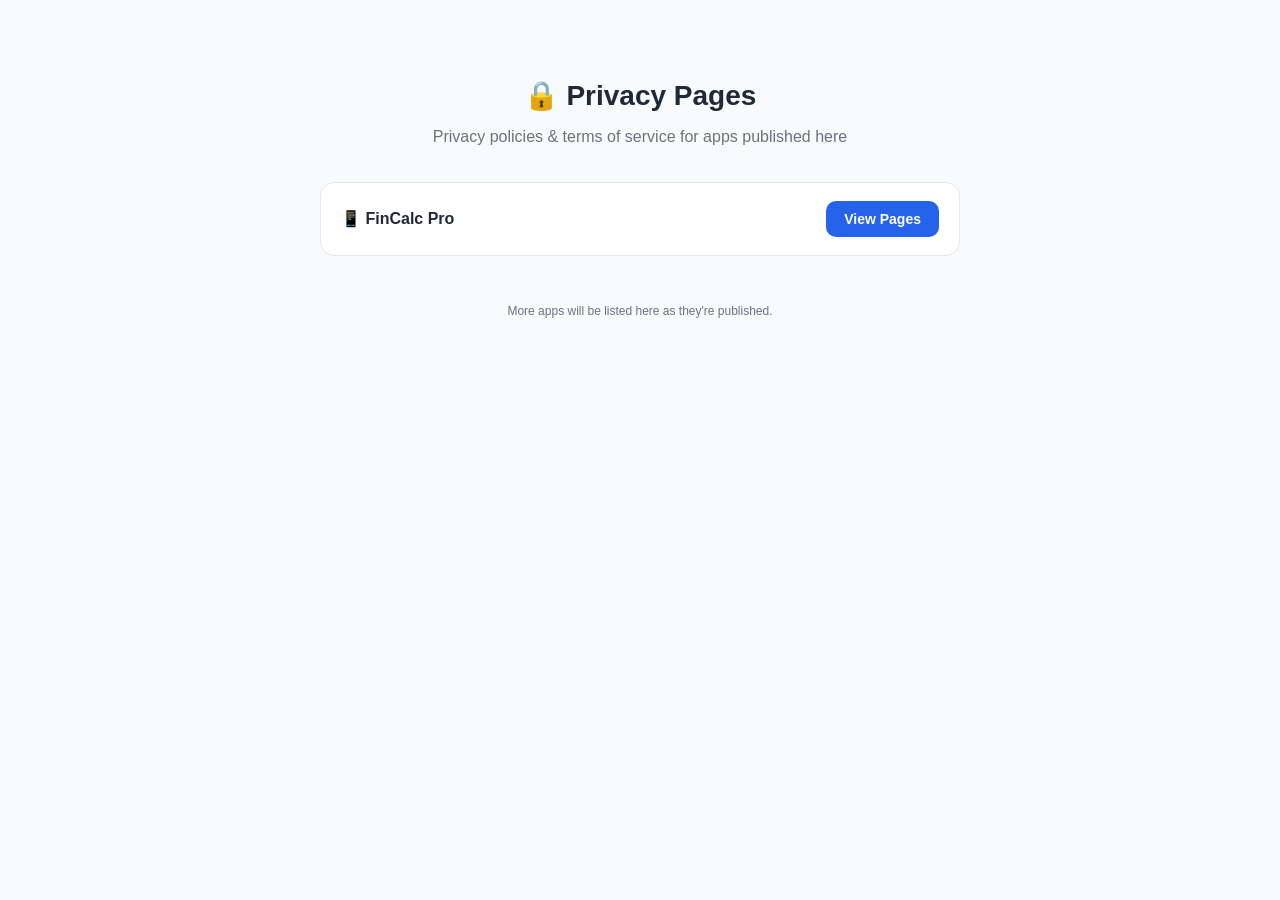
==== index.html @ a3c2ceda "Initial privacy-pages site: FinCalc Pro privacy policy & terms" ====
<!DOCTYPE html>
<html lang="en">
<head>
<meta charset="UTF-8">
<meta name="viewport" content="width=device-width, initial-scale=1.0">
<title>Privacy Pages</title>
<style>
  :root { color-scheme: light dark; }
  body { font-family: -apple-system, Segoe UI, Roboto, Arial, sans-serif; max-width: 640px; margin: 0 auto; padding: 60px 20px; text-align: center; color: #1F2937; background: #F8FAFC; }
  @media (prefers-color-scheme: dark) { body { color: #F1F5F9; background: #0F172A; } .card { background: #1E293B !important; border-color: #334155 !important; } a.btn { background: #3B82F6 !important; } }
  h1 { font-size: 28px; margin-bottom: 4px; }
  .tagline { color: #6B7280; margin-bottom: 36px; }
  .card { background: #FFFFFF; border: 1px solid #E5E7EB; border-radius: 14px; padding: 18px 20px; margin-bottom: 12px; text-align: left; display: flex; align-items: center; justify-content: space-between; }
  a.btn { display: inline-block; background: #2563EB; color: #fff; text-decoration: none; padding: 10px 18px; border-radius: 10px; font-weight: 600; font-size: 14px; }
  a.btn:hover { opacity: 0.9; }
  .appname { font-weight: 700; }
  footer { margin-top: 48px; font-size: 12px; color: #6B7280; }
</style>
</head>
<body>
  <h1>🔒 Privacy Pages</h1>
  <p class="tagline">Privacy policies &amp; terms of service for apps published here</p>

  <div class="card">
    <span class="appname">📱 FinCalc Pro</span>
    <a class="btn" href="./fincalcpro/">View Pages</a>
  </div>

  <footer>More apps will be listed here as they're published.</footer>
</body>
</html>
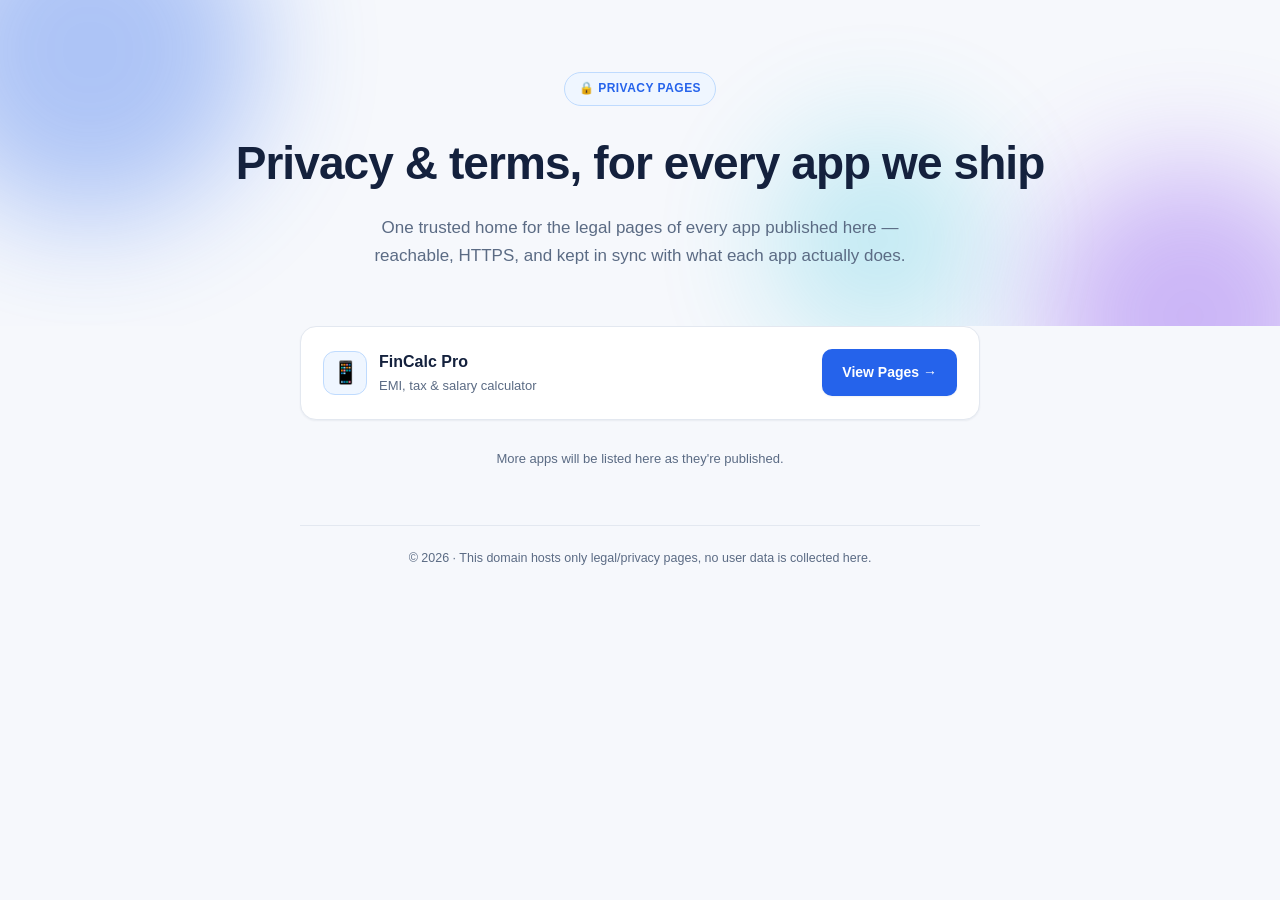
==== commit 42019492: "Redesign: shared design system, scroll animations, reading progress bar, jump-to-section nav on lega" ====
--- a/index.html
+++ b/index.html
@@ -4,28 +4,44 @@
 <meta charset="UTF-8">
 <meta name="viewport" content="width=device-width, initial-scale=1.0">
 <title>Privacy Pages</title>
-<style>
-  :root { color-scheme: light dark; }
-  body { font-family: -apple-system, Segoe UI, Roboto, Arial, sans-serif; max-width: 640px; margin: 0 auto; padding: 60px 20px; text-align: center; color: #1F2937; background: #F8FAFC; }
-  @media (prefers-color-scheme: dark) { body { color: #F1F5F9; background: #0F172A; } .card { background: #1E293B !important; border-color: #334155 !important; } a.btn { background: #3B82F6 !important; } }
-  h1 { font-size: 28px; margin-bottom: 4px; }
-  .tagline { color: #6B7280; margin-bottom: 36px; }
-  .card { background: #FFFFFF; border: 1px solid #E5E7EB; border-radius: 14px; padding: 18px 20px; margin-bottom: 12px; text-align: left; display: flex; align-items: center; justify-content: space-between; }
-  a.btn { display: inline-block; background: #2563EB; color: #fff; text-decoration: none; padding: 10px 18px; border-radius: 10px; font-weight: 600; font-size: 14px; }
-  a.btn:hover { opacity: 0.9; }
-  .appname { font-weight: 700; }
-  footer { margin-top: 48px; font-size: 12px; color: #6B7280; }
-</style>
+<meta name="description" content="Privacy policies and terms of service for apps published here.">
+<link rel="icon" href="data:image/svg+xml,<svg xmlns=%22http://www.w3.org/2000/svg%22 viewBox=%220 0 100 100%22><text y=%22.9em%22 font-size=%2290%22>🔒</text></svg>">
+<link rel="stylesheet" href="./assets/site.css">
 </head>
 <body>
-  <h1>🔒 Privacy Pages</h1>
-  <p class="tagline">Privacy policies &amp; terms of service for apps published here</p>
+  <div class="progress-bar"></div>
 
-  <div class="card">
-    <span class="appname">📱 FinCalc Pro</span>
-    <a class="btn" href="./fincalcpro/">View Pages</a>
-  </div>
+  <header class="hero">
+    <div class="hero-orbs"><span class="orb orb-a"></span><span class="orb orb-b"></span><span class="orb orb-c"></span></div>
+    <span class="badge">🔒 Privacy Pages</span>
+    <h1>Privacy &amp; terms, for every app we ship</h1>
+    <p class="lede">One trusted home for the legal pages of every app published here — reachable, HTTPS, and kept in sync with what each app actually does.</p>
+  </header>
 
-  <footer>More apps will be listed here as they're published.</footer>
+  <main class="wrap wrap-narrow">
+    <div class="grid reveal">
+      <div class="card hoverable app-card">
+        <div class="app-id">
+          <span class="app-icon">📱</span>
+          <div>
+            <div class="app-name">FinCalc Pro</div>
+            <div class="app-sub">EMI, tax &amp; salary calculator</div>
+          </div>
+        </div>
+        <a class="btn" href="./fincalcpro/">View Pages →</a>
+      </div>
+    </div>
+
+    <p class="reveal" style="color:var(--text-dim); font-size:13px; margin-top:28px; text-align:center;">
+      More apps will be listed here as they're published.
+    </p>
+
+    <footer class="site-footer" style="justify-content:center;">
+      <span>© 2026 · This domain hosts only legal/privacy pages, no user data is collected here.</span>
+    </footer>
+  </main>
+
+  <button class="to-top" aria-label="Back to top">↑</button>
+  <script src="./assets/site.js"></script>
 </body>
 </html>
--- a/assets/site.css
+++ b/assets/site.css
@@ -0,0 +1,343 @@
+/* Privacy Pages — shared design system */
+
+:root {
+  color-scheme: light dark;
+  --bg: #F6F8FC;
+  --bg-soft: #EEF2F8;
+  --surface: #FFFFFF;
+  --text: #14213D;
+  --text-dim: #5B6B84;
+  --border: #E3E8F0;
+  --primary: #2563EB;
+  --primary-dark: #1E3A5F;
+  --primary-soft: #EFF6FF;
+  --primary-soft-border: #BFDBFE;
+  --danger-soft: #FEF2F2;
+  --danger-soft-border: #FECACA;
+  --danger-text: #7F1D1D;
+  --danger-accent: #DC2626;
+  --shadow-sm: 0 1px 2px rgba(20, 33, 61, 0.06);
+  --shadow-md: 0 12px 32px -12px rgba(20, 33, 61, 0.18);
+  --shadow-lg: 0 24px 60px -20px rgba(20, 33, 61, 0.28);
+  --radius-sm: 10px;
+  --radius-md: 16px;
+  --radius-lg: 22px;
+  --ease: cubic-bezier(0.16, 1, 0.3, 1);
+}
+
+@media (prefers-color-scheme: dark) {
+  :root {
+    --bg: #0A0F1C;
+    --bg-soft: #0E1526;
+    --surface: #121A2E;
+    --text: #E7ECF7;
+    --text-dim: #94A3B8;
+    --border: #23304A;
+    --primary: #6EA8FF;
+    --primary-dark: #9DC2FF;
+    --primary-soft: #152238;
+    --primary-soft-border: #24365A;
+    --danger-soft: #2A1416;
+    --danger-soft-border: #4C2026;
+    --danger-text: #FCA5A5;
+    --danger-accent: #F87171;
+    --shadow-sm: 0 1px 2px rgba(0, 0, 0, 0.4);
+    --shadow-md: 0 12px 32px -12px rgba(0, 0, 0, 0.55);
+    --shadow-lg: 0 24px 60px -20px rgba(0, 0, 0, 0.65);
+  }
+}
+
+* { box-sizing: border-box; }
+
+html { scroll-behavior: smooth; }
+
+body {
+  margin: 0;
+  font-family: -apple-system, BlinkMacSystemFont, "Segoe UI", Roboto, Helvetica, Arial, sans-serif;
+  color: var(--text);
+  background: var(--bg);
+  line-height: 1.65;
+  -webkit-font-smoothing: antialiased;
+}
+
+a { color: var(--primary); text-decoration: none; }
+a:hover { text-decoration: underline; }
+
+/* ---------- Reading progress bar ---------- */
+.progress-bar {
+  position: fixed;
+  top: 0; left: 0;
+  height: 3px;
+  width: 0%;
+  background: linear-gradient(90deg, var(--primary), #7C3AED);
+  z-index: 60;
+  transition: width 0.1s linear;
+}
+
+/* ---------- Reveal-on-scroll ---------- */
+.reveal {
+  opacity: 0;
+  transform: translateY(18px);
+  transition: opacity 0.6s var(--ease), transform 0.6s var(--ease);
+}
+.reveal.is-visible { opacity: 1; transform: translateY(0); }
+
+@media (prefers-reduced-motion: reduce) {
+  html { scroll-behavior: auto; }
+  .reveal { opacity: 1; transform: none; transition: none; }
+  * { animation: none !important; }
+}
+
+/* ---------- Hero (landing pages) ---------- */
+.hero {
+  position: relative;
+  overflow: hidden;
+  padding: 72px 20px 56px;
+  text-align: center;
+  isolation: isolate;
+}
+.hero-orbs { position: absolute; inset: 0; z-index: -1; overflow: hidden; }
+.orb {
+  position: absolute;
+  border-radius: 50%;
+  filter: blur(60px);
+  opacity: 0.35;
+  animation: float 16s ease-in-out infinite;
+}
+@media (prefers-reduced-motion: reduce) { .orb { animation: none; } }
+.orb-a { width: 340px; height: 340px; background: #2563EB; top: -120px; left: -80px; }
+.orb-b { width: 300px; height: 300px; background: #7C3AED; bottom: -140px; right: -60px; animation-delay: -6s; }
+.orb-c { width: 220px; height: 220px; background: #06B6D4; top: 40%; left: 60%; animation-delay: -11s; opacity: 0.22; }
+@keyframes float {
+  0%, 100% { transform: translate(0, 0) scale(1); }
+  33% { transform: translate(20px, -24px) scale(1.06); }
+  66% { transform: translate(-16px, 18px) scale(0.96); }
+}
+
+.badge {
+  display: inline-flex;
+  align-items: center;
+  gap: 6px;
+  font-size: 12px;
+  font-weight: 700;
+  letter-spacing: 0.04em;
+  text-transform: uppercase;
+  color: var(--primary);
+  background: var(--primary-soft);
+  border: 1px solid var(--primary-soft-border);
+  padding: 6px 14px;
+  border-radius: 999px;
+  margin-bottom: 20px;
+  animation: fadeInUp 0.7s var(--ease) both;
+}
+
+.hero h1 {
+  font-size: clamp(30px, 5vw, 46px);
+  font-weight: 800;
+  letter-spacing: -0.02em;
+  margin: 0 0 12px;
+  animation: fadeInUp 0.7s var(--ease) both;
+  animation-delay: 0.06s;
+}
+.hero .lede {
+  color: var(--text-dim);
+  font-size: 17px;
+  max-width: 560px;
+  margin: 0 auto;
+  animation: fadeInUp 0.7s var(--ease) both;
+  animation-delay: 0.12s;
+}
+
+@keyframes fadeInUp {
+  from { opacity: 0; transform: translateY(16px); }
+  to { opacity: 1; transform: translateY(0); }
+}
+@media (prefers-reduced-motion: reduce) {
+  .badge, .hero h1, .hero .lede { animation: none; }
+}
+
+/* ---------- Page shell ---------- */
+.wrap { max-width: 900px; margin: 0 auto; padding: 0 20px 80px; }
+.wrap-narrow { max-width: 720px; }
+
+/* ---------- Cards / grid ---------- */
+.grid { display: grid; gap: 16px; }
+.card {
+  background: var(--surface);
+  border: 1px solid var(--border);
+  border-radius: var(--radius-md);
+  padding: 22px;
+  box-shadow: var(--shadow-sm);
+  transition: transform 0.35s var(--ease), box-shadow 0.35s var(--ease), border-color 0.35s var(--ease);
+}
+.card.hoverable:hover {
+  transform: translateY(-4px);
+  box-shadow: var(--shadow-md);
+  border-color: var(--primary-soft-border);
+}
+
+.app-card {
+  display: flex;
+  align-items: center;
+  justify-content: space-between;
+  gap: 16px;
+  flex-wrap: wrap;
+}
+.app-card .app-id { display: flex; align-items: center; gap: 12px; }
+.app-icon {
+  width: 44px; height: 44px;
+  border-radius: 12px;
+  display: flex; align-items: center; justify-content: center;
+  font-size: 22px;
+  background: var(--primary-soft);
+  border: 1px solid var(--primary-soft-border);
+}
+.app-name { font-weight: 700; font-size: 16px; }
+.app-sub { font-size: 13px; color: var(--text-dim); }
+
+/* ---------- Buttons ---------- */
+.btn {
+  display: inline-flex;
+  align-items: center;
+  justify-content: center;
+  gap: 8px;
+  background: var(--primary);
+  color: #fff;
+  text-decoration: none;
+  padding: 12px 20px;
+  border-radius: var(--radius-sm);
+  font-weight: 600;
+  font-size: 14px;
+  border: none;
+  cursor: pointer;
+  box-shadow: var(--shadow-sm);
+  transition: transform 0.25s var(--ease), box-shadow 0.25s var(--ease), opacity 0.25s var(--ease);
+}
+.btn:hover { transform: translateY(-2px); box-shadow: var(--shadow-md); text-decoration: none; opacity: 0.96; }
+.btn:active { transform: translateY(0); }
+.btn-block { display: flex; width: 100%; }
+.btn-secondary {
+  background: var(--surface);
+  color: var(--text);
+  border: 1px solid var(--border);
+}
+
+.links-col { display: flex; flex-direction: column; gap: 12px; margin-top: 28px; }
+
+/* ---------- Notice card (privacy short-version / TOS warning) ---------- */
+.notice {
+  background: var(--primary-soft);
+  border: 1px solid var(--primary-soft-border);
+  border-radius: var(--radius-md);
+  padding: 18px 22px;
+  margin: 22px 0 8px;
+}
+.notice.danger {
+  background: var(--danger-soft);
+  border-color: var(--danger-soft-border);
+  color: var(--danger-text);
+}
+.notice.danger strong { color: var(--danger-accent); }
+
+/* ---------- Legal document layout ---------- */
+.doc-header {
+  padding: 48px 0 8px;
+  animation: fadeInUp 0.6s var(--ease) both;
+}
+.doc-header h1 { font-size: 32px; font-weight: 800; letter-spacing: -0.01em; margin: 0 0 6px; }
+.doc-header .updated { color: var(--text-dim); font-size: 13px; }
+@media (prefers-reduced-motion: reduce) { .doc-header { animation: none; } }
+
+.doc-layout { display: grid; grid-template-columns: 220px 1fr; gap: 40px; align-items: start; }
+@media (max-width: 760px) { .doc-layout { grid-template-columns: 1fr; } }
+
+.toc {
+  position: sticky;
+  top: 24px;
+  border-left: 2px solid var(--border);
+  padding-left: 16px;
+}
+.toc-label { font-size: 11px; font-weight: 700; letter-spacing: 0.06em; text-transform: uppercase; color: var(--text-dim); margin-bottom: 10px; }
+.toc a {
+  display: block;
+  font-size: 13.5px;
+  color: var(--text-dim);
+  padding: 5px 0;
+  border-left: 2px solid transparent;
+  margin-left: -18px;
+  padding-left: 16px;
+  transition: color 0.2s, border-color 0.2s;
+}
+.toc a:hover, .toc a.active { color: var(--primary); text-decoration: none; border-left-color: var(--primary); }
+
+@media (max-width: 760px) {
+  .toc {
+    position: static;
+    display: flex;
+    overflow-x: auto;
+    gap: 6px;
+    border-left: none;
+    padding: 0 0 14px;
+    margin-bottom: 8px;
+    border-bottom: 1px solid var(--border);
+  }
+  .toc-label { display: none; }
+  .toc a {
+    flex: none;
+    white-space: nowrap;
+    border: 1px solid var(--border);
+    border-radius: 999px;
+    padding: 6px 14px;
+    margin-left: 0;
+  }
+  .toc a:hover, .toc a.active { background: var(--primary-soft); border-color: var(--primary-soft-border); }
+}
+
+.doc-body section { scroll-margin-top: 20px; }
+.doc-body h2 {
+  font-size: 18px;
+  margin-top: 40px;
+  color: var(--primary-dark);
+  display: flex;
+  align-items: baseline;
+  gap: 8px;
+}
+.doc-body h2 .num { color: var(--primary); font-variant-numeric: tabular-nums; }
+.doc-body ul { padding-left: 22px; }
+.doc-body p { color: var(--text); }
+
+/* ---------- Back to top ---------- */
+.to-top {
+  position: fixed;
+  right: 20px;
+  bottom: 20px;
+  width: 44px; height: 44px;
+  border-radius: 50%;
+  background: var(--surface);
+  border: 1px solid var(--border);
+  color: var(--text);
+  box-shadow: var(--shadow-md);
+  display: flex; align-items: center; justify-content: center;
+  font-size: 18px;
+  cursor: pointer;
+  opacity: 0;
+  pointer-events: none;
+  transform: translateY(8px);
+  transition: opacity 0.3s var(--ease), transform 0.3s var(--ease);
+  z-index: 50;
+}
+.to-top.visible { opacity: 1; pointer-events: auto; transform: translateY(0); }
+.to-top:hover { border-color: var(--primary-soft-border); color: var(--primary); }
+
+/* ---------- Footer ---------- */
+.site-footer {
+  margin-top: 56px;
+  padding-top: 22px;
+  border-top: 1px solid var(--border);
+  font-size: 12.5px;
+  color: var(--text-dim);
+  display: flex;
+  flex-wrap: wrap;
+  gap: 6px 16px;
+  align-items: center;
+}
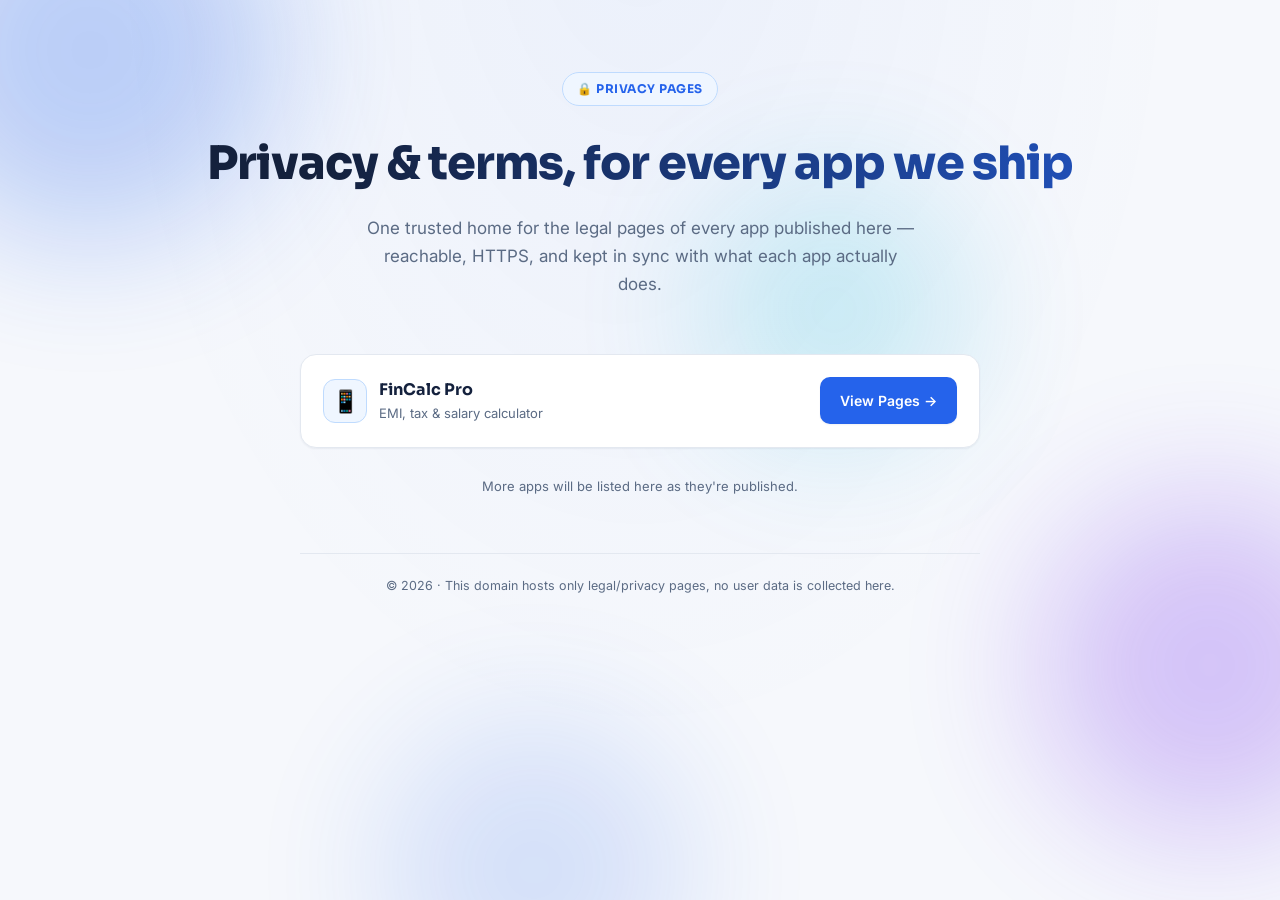
==== commit e6c2a629: "Add Inter/Sora fonts, gradient headings, and a fixed ambient animated background across all pages" ====
--- a/index.html
+++ b/index.html
@@ -6,15 +6,18 @@
 <title>Privacy Pages</title>
 <meta name="description" content="Privacy policies and terms of service for apps published here.">
 <link rel="icon" href="data:image/svg+xml,<svg xmlns=%22http://www.w3.org/2000/svg%22 viewBox=%220 0 100 100%22><text y=%22.9em%22 font-size=%2290%22>🔒</text></svg>">
+<link rel="preconnect" href="https://fonts.googleapis.com">
+<link rel="preconnect" href="https://fonts.gstatic.com" crossorigin>
+<link href="https://fonts.googleapis.com/css2?family=Inter:wght@400;500;600;700;800&family=Sora:wght@600;700;800&display=swap" rel="stylesheet">
 <link rel="stylesheet" href="./assets/site.css">
 </head>
 <body>
+  <div class="page-bg"><span class="orb orb-a"></span><span class="orb orb-b"></span><span class="orb orb-c"></span><span class="orb orb-d"></span></div>
   <div class="progress-bar"></div>
 
   <header class="hero">
-    <div class="hero-orbs"><span class="orb orb-a"></span><span class="orb orb-b"></span><span class="orb orb-c"></span></div>
     <span class="badge">🔒 Privacy Pages</span>
-    <h1>Privacy &amp; terms, for every app we ship</h1>
+    <h1 class="gradient-text">Privacy &amp; terms, for every app we ship</h1>
     <p class="lede">One trusted home for the legal pages of every app published here — reachable, HTTPS, and kept in sync with what each app actually does.</p>
   </header>
 
--- a/assets/site.css
+++ b/assets/site.css
@@ -53,15 +53,52 @@
 
 body {
   margin: 0;
-  font-family: -apple-system, BlinkMacSystemFont, "Segoe UI", Roboto, Helvetica, Arial, sans-serif;
+  font-family: 'Inter', -apple-system, BlinkMacSystemFont, "Segoe UI", Roboto, Helvetica, Arial, sans-serif;
   color: var(--text);
   background: var(--bg);
   line-height: 1.65;
   -webkit-font-smoothing: antialiased;
+  position: relative;
+}
+
+h1, h2, h3, .app-name, .badge, .toc-label {
+  font-family: 'Sora', 'Inter', -apple-system, BlinkMacSystemFont, "Segoe UI", Roboto, sans-serif;
 }
 
 a { color: var(--primary); text-decoration: none; }
 a:hover { text-decoration: underline; }
+
+/* ---------- Fixed page background (persists across scroll, every page) ---------- */
+.page-bg {
+  position: fixed;
+  inset: 0;
+  z-index: -1;
+  overflow: hidden;
+  pointer-events: none;
+}
+.page-bg::after {
+  content: '';
+  position: absolute;
+  inset: 0;
+  background: radial-gradient(ellipse at 50% -10%, rgba(37, 99, 235, 0.05), transparent 60%);
+}
+
+/* ---------- Gradient heading text ---------- */
+.gradient-text {
+  background: linear-gradient(100deg, var(--text) 10%, var(--primary) 45%, #7C3AED 65%, var(--text) 90%);
+  background-size: 250% auto;
+  -webkit-background-clip: text;
+  background-clip: text;
+  color: transparent;
+  animation: gradientShift 8s ease-in-out infinite;
+}
+@keyframes gradientShift {
+  0%, 100% { background-position: 0% center; }
+  50% { background-position: 100% center; }
+}
+@media (prefers-reduced-motion: reduce) {
+  .gradient-text { animation: none; background-position: 30% center; }
+}
 
 /* ---------- Reading progress bar ---------- */
 .progress-bar {
@@ -90,28 +127,27 @@
 
 /* ---------- Hero (landing pages) ---------- */
 .hero {
-  position: relative;
-  overflow: hidden;
   padding: 72px 20px 56px;
   text-align: center;
-  isolation: isolate;
-}
-.hero-orbs { position: absolute; inset: 0; z-index: -1; overflow: hidden; }
+}
+
+/* Ambient orbs, fixed to the viewport so they persist as the page scrolls */
 .orb {
   position: absolute;
   border-radius: 50%;
-  filter: blur(60px);
-  opacity: 0.35;
-  animation: float 16s ease-in-out infinite;
+  filter: blur(70px);
+  opacity: 0.28;
+  animation: float 18s ease-in-out infinite;
 }
 @media (prefers-reduced-motion: reduce) { .orb { animation: none; } }
-.orb-a { width: 340px; height: 340px; background: #2563EB; top: -120px; left: -80px; }
-.orb-b { width: 300px; height: 300px; background: #7C3AED; bottom: -140px; right: -60px; animation-delay: -6s; }
-.orb-c { width: 220px; height: 220px; background: #06B6D4; top: 40%; left: 60%; animation-delay: -11s; opacity: 0.22; }
+.orb-a { width: 380px; height: 380px; background: #2563EB; top: -140px; left: -100px; }
+.orb-b { width: 340px; height: 340px; background: #7C3AED; top: 55vh; right: -100px; animation-delay: -6s; }
+.orb-c { width: 260px; height: 260px; background: #06B6D4; top: 20vh; left: 55vw; animation-delay: -11s; opacity: 0.18; }
+.orb-d { width: 300px; height: 300px; background: #2563EB; bottom: -120px; left: 30vw; animation-delay: -14s; opacity: 0.16; }
 @keyframes float {
   0%, 100% { transform: translate(0, 0) scale(1); }
-  33% { transform: translate(20px, -24px) scale(1.06); }
-  66% { transform: translate(-16px, 18px) scale(0.96); }
+  33% { transform: translate(24px, -28px) scale(1.08); }
+  66% { transform: translate(-18px, 20px) scale(0.94); }
 }
 
 .badge {
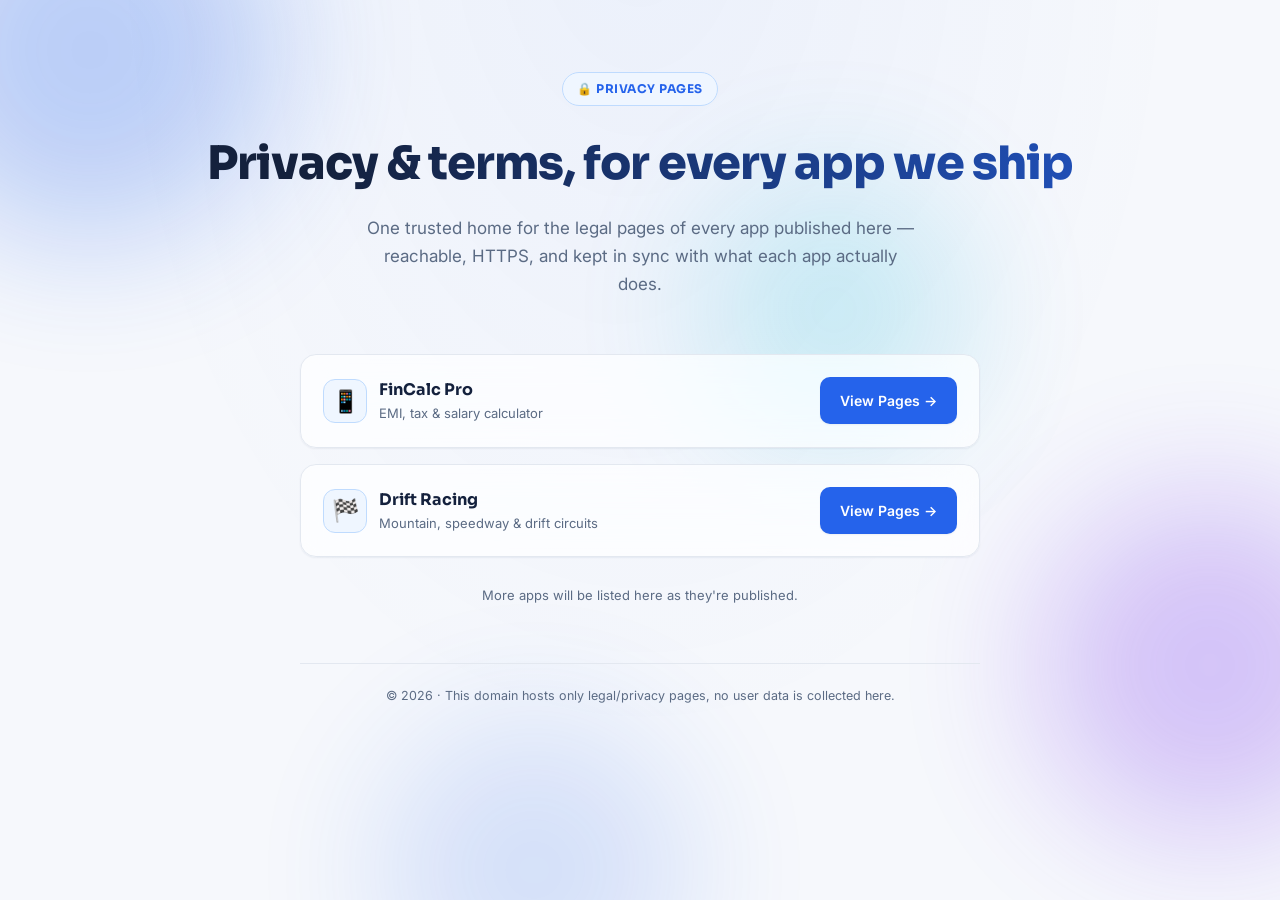
==== commit 22e7e001: "Add Drift Racing privacy pages Drift Racing is an offline Android racing game whose only network use" ====
--- a/index.html
+++ b/index.html
@@ -33,6 +33,16 @@
         </div>
         <a class="btn" href="./fincalcpro/">View Pages →</a>
       </div>
+      <div class="card hoverable app-card">
+        <div class="app-id">
+          <span class="app-icon">🏁</span>
+          <div>
+            <div class="app-name">Drift Racing</div>
+            <div class="app-sub">Mountain, speedway &amp; drift circuits</div>
+          </div>
+        </div>
+        <a class="btn" href="./driftracing/">View Pages →</a>
+      </div>
     </div>
 
     <p class="reveal" style="color:var(--text-dim); font-size:13px; margin-top:28px; text-align:center;">
--- a/assets/site.css
+++ b/assets/site.css
@@ -23,6 +23,7 @@
   --radius-md: 16px;
   --radius-lg: 22px;
   --ease: cubic-bezier(0.16, 1, 0.3, 1);
+  --surface-glass: rgba(255, 255, 255, 0.72);
 }
 
 @media (prefers-color-scheme: dark) {
@@ -44,12 +45,13 @@
     --shadow-sm: 0 1px 2px rgba(0, 0, 0, 0.4);
     --shadow-md: 0 12px 32px -12px rgba(0, 0, 0, 0.55);
     --shadow-lg: 0 24px 60px -20px rgba(0, 0, 0, 0.65);
+    --surface-glass: rgba(18, 26, 46, 0.66);
   }
 }
 
 * { box-sizing: border-box; }
 
-html { scroll-behavior: smooth; }
+html { scroll-behavior: smooth; overflow-x: hidden; }
 
 body {
   margin: 0;
@@ -199,7 +201,9 @@
 /* ---------- Cards / grid ---------- */
 .grid { display: grid; gap: 16px; }
 .card {
-  background: var(--surface);
+  background: var(--surface-glass);
+  backdrop-filter: blur(20px) saturate(160%);
+  -webkit-backdrop-filter: blur(20px) saturate(160%);
   border: 1px solid var(--border);
   border-radius: var(--radius-md);
   padding: 22px;
@@ -267,6 +271,7 @@
   border-radius: var(--radius-md);
   padding: 18px 22px;
   margin: 22px 0 8px;
+  position: relative;
 }
 .notice.danger {
   background: var(--danger-soft);
@@ -277,12 +282,26 @@
 
 /* ---------- Legal document layout ---------- */
 .doc-header {
-  padding: 48px 0 8px;
+  padding: 56px 0 28px;
   animation: fadeInUp 0.6s var(--ease) both;
 }
-.doc-header h1 { font-size: 32px; font-weight: 800; letter-spacing: -0.01em; margin: 0 0 6px; }
+.doc-header h1 { font-size: 34px; font-weight: 800; letter-spacing: -0.01em; margin: 0 0 8px; }
 .doc-header .updated { color: var(--text-dim); font-size: 13px; }
 @media (prefers-reduced-motion: reduce) { .doc-header { animation: none; } }
+
+.doc-panel {
+  background: var(--surface-glass);
+  backdrop-filter: blur(28px) saturate(160%);
+  -webkit-backdrop-filter: blur(28px) saturate(160%);
+  border: 1px solid var(--border);
+  border-radius: var(--radius-lg);
+  box-shadow: var(--shadow-lg);
+  padding: 36px 36px 44px;
+  animation: fadeInUp 0.7s var(--ease) both;
+  animation-delay: 0.1s;
+}
+@media (prefers-reduced-motion: reduce) { .doc-panel { animation: none; } }
+@media (max-width: 640px) { .doc-panel { padding: 24px 18px 32px; } }
 
 .doc-layout { display: grid; grid-template-columns: 220px 1fr; gap: 40px; align-items: start; }
 @media (max-width: 760px) { .doc-layout { grid-template-columns: 1fr; } }
@@ -290,21 +309,17 @@
 .toc {
   position: sticky;
   top: 24px;
-  border-left: 2px solid var(--border);
-  padding-left: 16px;
-}
-.toc-label { font-size: 11px; font-weight: 700; letter-spacing: 0.06em; text-transform: uppercase; color: var(--text-dim); margin-bottom: 10px; }
+}
+.toc-label { font-size: 11px; font-weight: 700; letter-spacing: 0.06em; text-transform: uppercase; color: var(--text-dim); margin-bottom: 10px; padding-left: 14px; }
 .toc a {
   display: block;
   font-size: 13.5px;
   color: var(--text-dim);
-  padding: 5px 0;
-  border-left: 2px solid transparent;
-  margin-left: -18px;
-  padding-left: 16px;
-  transition: color 0.2s, border-color 0.2s;
-}
-.toc a:hover, .toc a.active { color: var(--primary); text-decoration: none; border-left-color: var(--primary); }
+  padding: 6px 0 6px 14px;
+  border-left: 2px solid var(--border);
+  transition: color 0.2s, border-color 0.2s, background-color 0.2s;
+}
+.toc a:hover, .toc a.active { color: var(--primary); text-decoration: none; border-left-color: var(--primary); background: var(--primary-soft); }
 
 @media (max-width: 760px) {
   .toc {
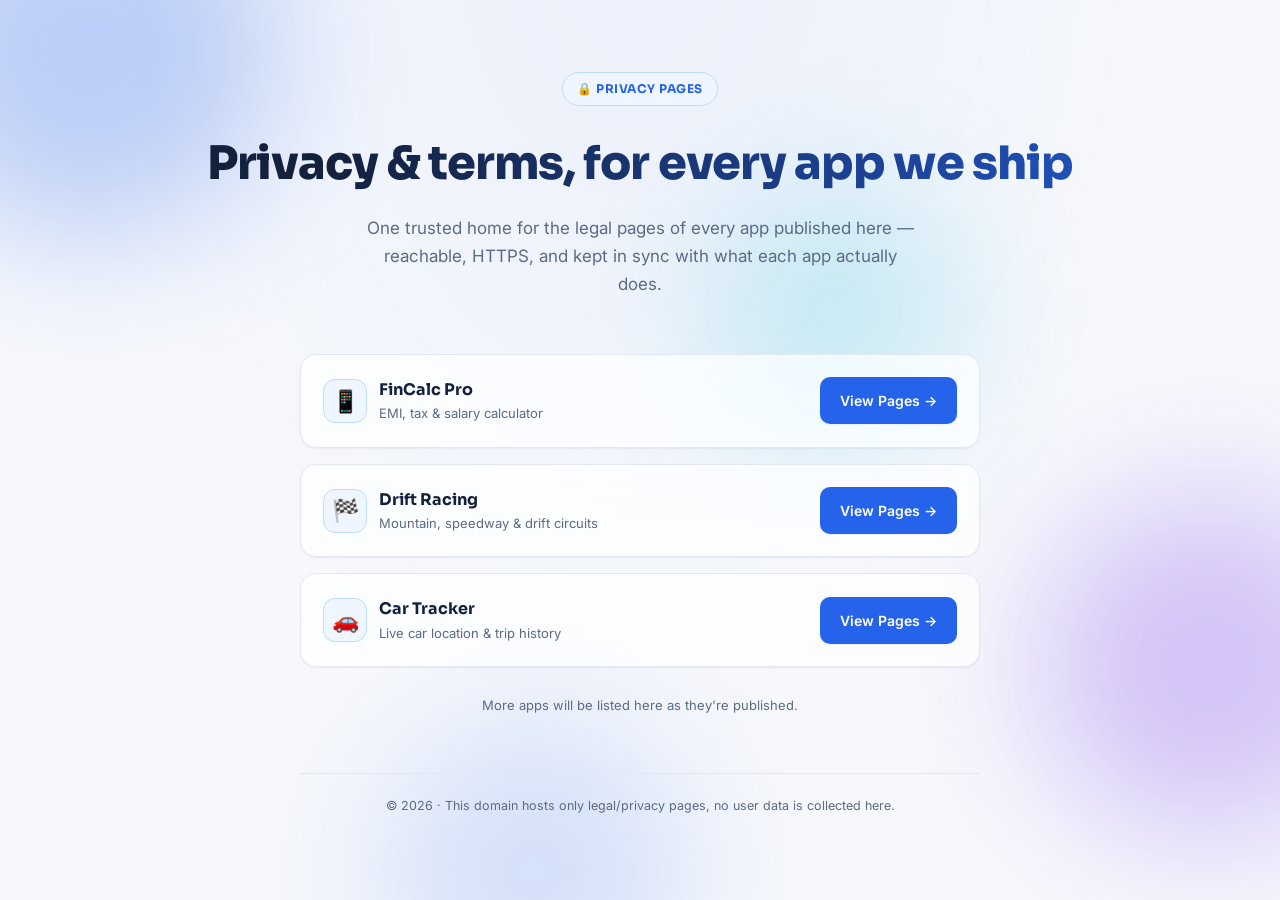
==== commit 54a91aef: "Add Car Tracker privacy pages Home page and privacy policy for Car Tracker (live car location and tr" ====
--- a/index.html
+++ b/index.html
@@ -43,6 +43,16 @@
         </div>
         <a class="btn" href="./driftracing/">View Pages →</a>
       </div>
+      <div class="card hoverable app-card">
+        <div class="app-id">
+          <span class="app-icon">🚗</span>
+          <div>
+            <div class="app-name">Car Tracker</div>
+            <div class="app-sub">Live car location &amp; trip history</div>
+          </div>
+        </div>
+        <a class="btn" href="./cartracker/">View Pages →</a>
+      </div>
     </div>
 
     <p class="reveal" style="color:var(--text-dim); font-size:13px; margin-top:28px; text-align:center;">
